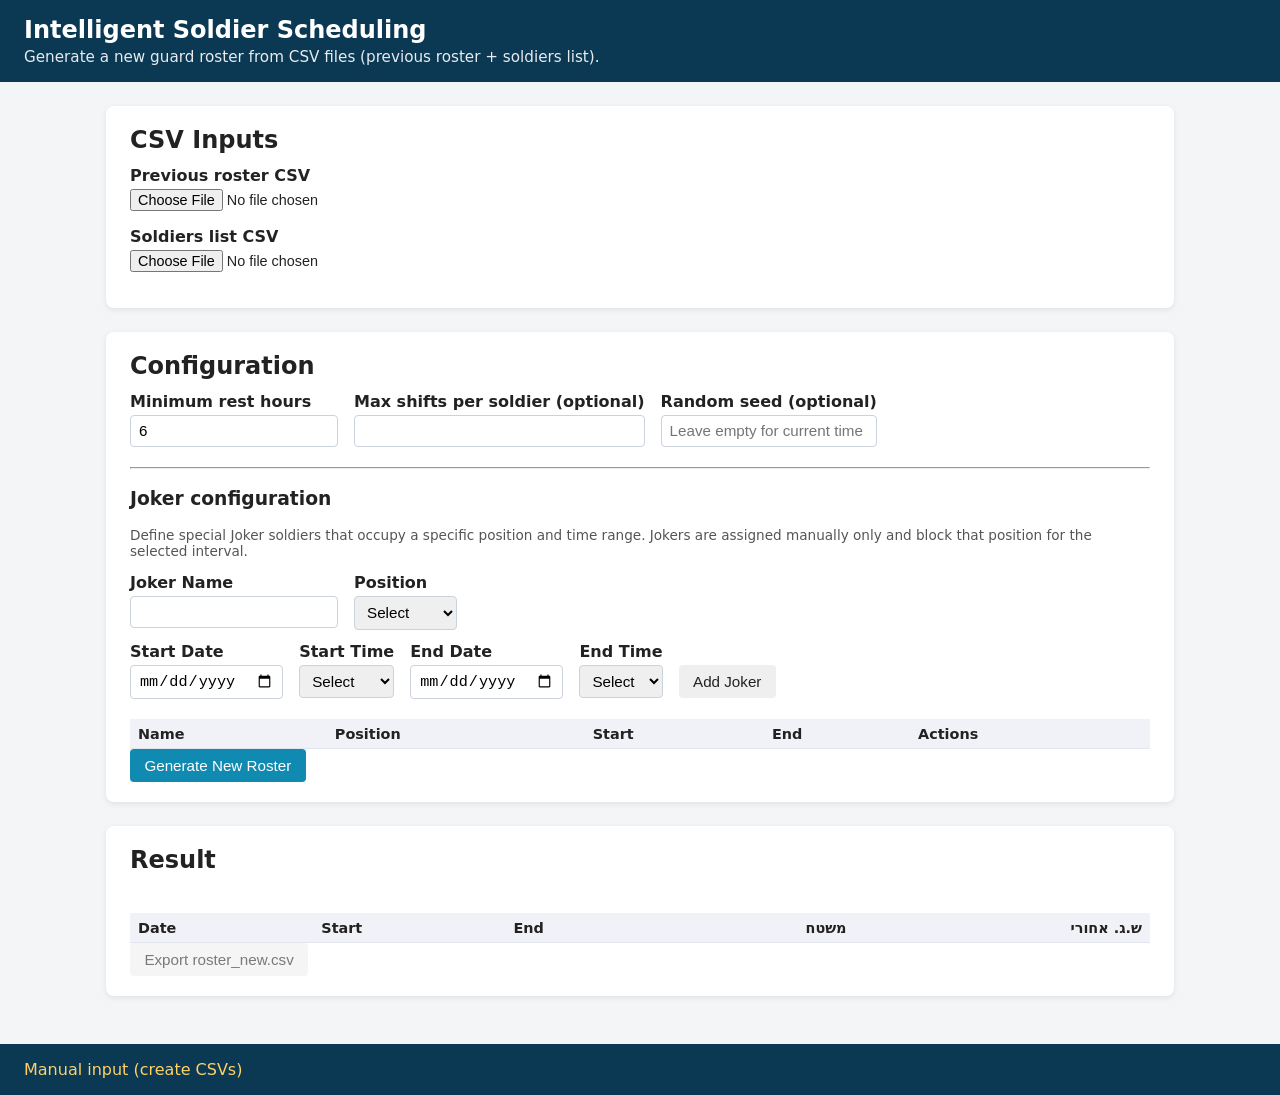
==== index.html @ e30c6641 "output uniformity fixed" ====
<!DOCTYPE html>
<html lang="en">
<head>
  <link rel="icon" type="image/png" href="./icon/icon.png">
  <link rel="shortcut icon" href="./icon/icon.png">
  <link rel="apple-touch-icon" href="./icon/icon.png">

  <link rel="manifest" href="manifest.json">
  <meta name="apple-mobile-web-app-capable" content="yes">
  <meta name="apple-mobile-web-app-status-bar-style" content="black-translucent">
  <meta name="theme-color" content="#0f172a">
  <meta charset="UTF-8" />
  <title>Intelligent Soldier Scheduling</title>
  <meta name="viewport" content="width=device-width, initial-scale=1.0" />
  <link rel="stylesheet" href="css/styles.css" />
</head>
<body>
  <header class="app-header">
    <h1>Intelligent Soldier Scheduling</h1>
    <p>Generate a new guard roster from CSV files (previous roster + soldiers list).</p>
  </header>

  <main class="app-main">
    <section class="card">
      <h2>CSV Inputs</h2>
      <div class="field-group">
        <label for="previous-roster-input">Previous roster CSV</label>
        <input type="file" id="previous-roster-input" accept=".csv,text/csv" />
        <div id="previous-roster-summary" class="summary-text"></div>
      </div>

      <div class="field-group">
        <label for="soldiers-input">Soldiers list CSV</label>
        <input type="file" id="soldiers-input" accept=".csv,text/csv" />
        <div id="soldiers-summary" class="summary-text"></div>
      </div>
    </section>

    <section class="card">
      <h2>Configuration</h2>
      <div class="field-row">
        <div class="field-group">
          <label for="min-rest-hours">Minimum rest hours</label>
          <input type="number" id="min-rest-hours" min="0" step="1" value="6" />
        </div>
        <div class="field-group">
          <label for="max-shifts-per-soldier">Max shifts per soldier (optional)</label>
          <input type="number" id="max-shifts-per-soldier" min="1" step="1" />
        </div>
        <div class="field-group">
          <label for="random-seed">Random seed (optional)</label>
          <input type="text" id="random-seed" placeholder="Leave empty for current time" />
        </div>
      </div>

      <hr />

      <h3>Joker configuration</h3>
      <p class="summary-text">
        Define special Joker soldiers that occupy a specific position and time range.
        Jokers are assigned manually only and block that position for the selected interval.
      </p>

      <div class="field-row">
        <div class="field-group">
          <label for="joker-name">Joker Name</label>
          <input type="text" id="joker-name" />
        </div>
        <div class="field-group">
          <label for="joker-position">Position</label>
          <select id="joker-position">
            <option value="">Select</option>
            <option value="משטח">משטח</option>
            <option value="ש.ג. אחורי">ש.ג. אחורי</option>
          </select>
        </div>
      </div>

      <div class="field-row">
        <div class="field-group">
          <label for="joker-start-date">Start Date</label>
          <input type="date" id="joker-start-date" />
        </div>
        <div class="field-group">
          <label for="joker-start-time">Start Time</label>
          <select id="joker-start-time">
            <option value="">Select</option>
            <option value="00:00">00:00</option>
            <option value="02:00">02:00</option>
            <option value="04:00">04:00</option>
            <option value="06:00">06:00</option>
            <option value="08:00">08:00</option>
            <option value="10:00">10:00</option>
            <option value="12:00">12:00</option>
            <option value="14:00">14:00</option>
            <option value="16:00">16:00</option>
            <option value="18:00">18:00</option>
            <option value="20:00">20:00</option>
            <option value="22:00">22:00</option>
          </select>
        </div>
        <div class="field-group">
          <label for="joker-end-date">End Date</label>
          <input type="date" id="joker-end-date" />
        </div>
        <div class="field-group">
          <label for="joker-end-time">End Time</label>
          <select id="joker-end-time">
            <option value="">Select</option>
            <option value="00:00">00:00</option>
            <option value="02:00">02:00</option>
            <option value="04:00">04:00</option>
            <option value="06:00">06:00</option>
            <option value="08:00">08:00</option>
            <option value="10:00">10:00</option>
            <option value="12:00">12:00</option>
            <option value="14:00">14:00</option>
            <option value="16:00">16:00</option>
            <option value="18:00">18:00</option>
            <option value="20:00">20:00</option>
            <option value="22:00">22:00</option>
          </select>
        </div>
        <div class="field-group">
          <label>&nbsp;</label>
          <button id="add-joker-btn" class="secondary-btn">Add Joker</button>
        </div>
      </div>

      <div class="table-wrapper">
        <table id="joker-table">
          <thead>
            <tr>
              <th>Name</th>
              <th>Position</th>
              <th>Start</th>
              <th>End</th>
              <th>Actions</th>
            </tr>
          </thead>
          <tbody>
          </tbody>
        </table>
      </div>

      <button id="generate-roster-btn" class="primary-btn">Generate New Roster</button>
    </section>

    <section class="card">
      <h2>Result</h2>
      <div id="error-box" class="error-box" aria-live="polite"></div>
      <div class="table-wrapper">
        <table id="roster-table">
          <thead>
            <tr>
              <th>Date</th>
              <th>Start</th>
              <th>End</th>
              <th class="roster-position-header">משטח</th>
              <th class="roster-position-header">ש.ג. אחורי</th>
            </tr>
          </thead>
          <tbody>
          </tbody>
        </table>
      </div>
      <button id="export-roster-btn" class="secondary-btn" disabled>Export roster_new.csv</button>
    </section>
  </main>

  <footer class="app-footer">
    <a href="manual.html" id="manual-link">Manual input (create CSVs)</a>
  </footer>

  <script type="module" src="js/indexPage.js"></script>
</body>
</html>
---- css/styles.css ----
*,
*::before,
*::after {
  box-sizing: border-box;
}

body {
  margin: 0;
  font-family: system-ui, -apple-system, BlinkMacSystemFont, "Segoe UI", sans-serif;
  background: #f4f5f7;
  color: #222;
}

.app-header,
.app-footer {
  padding: 1rem 1.5rem;
  background: #0b3954;
  color: #fff;
}

.app-header h1 {
  margin: 0 0 0.25rem;
  font-size: 1.5rem;
}

.app-header p {
  margin: 0;
  font-size: 0.95rem;
  opacity: 0.9;
}

.app-header nav a,
.app-footer a {
  color: #ffd166;
  text-decoration: none;
}

.app-main {
  max-width: 1100px;
  margin: 1.5rem auto 3rem;
  padding: 0 1rem;
  display: flex;
  flex-direction: column;
  gap: 1.5rem;
}

.card {
  background: #fff;
  border-radius: 8px;
  padding: 1.25rem 1.5rem;
  box-shadow: 0 2px 6px rgba(0, 0, 0, 0.08);
}

.card h2 {
  margin-top: 0;
  margin-bottom: 0.75rem;
}

.field-group {
  margin-bottom: 0.75rem;
  display: flex;
  flex-direction: column;
}

.field-group label {
  font-weight: 600;
  margin-bottom: 0.25rem;
}

.field-row {
  display: flex;
  flex-wrap: wrap;
  gap: 1rem;
}

input[type="text"],
input[type="number"],
input[type="time"],
input[type="date"],
select {
  padding: 0.4rem 0.5rem;
  border-radius: 4px;
  border: 1px solid #cbd2dd;
  font-size: 0.95rem;
}

input[type="file"] {
  font-size: 0.9rem;
}

.summary-text {
  font-size: 0.85rem;
  color: #555;
  margin-top: 0.25rem;
}

.primary-btn,
.secondary-btn,
.danger-btn {
  padding: 0.5rem 0.9rem;
  border-radius: 4px;
  border: none;
  font-size: 0.95rem;
  cursor: pointer;
}

.primary-btn {
  background: #118ab2;
  color: #fff;
}

.secondary-btn {
  background: #efefef;
  color: #222;
}

.danger-btn {
  background: #e63946;
  color: #fff;
}

.primary-btn:disabled,
.secondary-btn:disabled {
  opacity: 0.6;
  cursor: not-allowed;
}

.error-box {
  min-height: 1.2rem;
  margin-bottom: 0.5rem;
  color: #e63946;
  font-weight: 600;
}

.table-wrapper {
  overflow-x: auto;
  margin-top: 0.5rem;
}

table {
  width: 100%;
  border-collapse: collapse;
  font-size: 0.9rem;
}

th,
td {
  padding: 0.4rem 0.5rem;
  border-bottom: 1px solid #e1e5ee;
  text-align: left;
}

.roster-name-cell {
  direction: rtl;
  text-align: right;
}

.roster-position-header {
  direction: rtl;
  text-align: right;
}

th {
  background: #f0f2f7;
  font-weight: 600;
}

tr:nth-child(even) {
  background: #fafbff;
}

.button-row {
  margin-top: 0.75rem;
  display: flex;
  gap: 0.75rem;
}

.groups-builder {
  display: flex;
  flex-wrap: wrap;
  gap: 1rem;
  align-items: flex-start;
  margin-top: 0.5rem;
}

.group-section {
  flex: 1 1 280px;
  background: #f8fafc;
  border-radius: 8px;
  border: 1px solid #d1d5db;
  display: flex;
  flex-direction: column;
  min-width: 0;
}

.group-header {
  padding: 0.5rem 0.75rem;
  border-bottom: 1px solid #d1d5db;
  display: flex;
  align-items: center;
  justify-content: space-between;
  font-weight: 600;
  color: #111827;
}

.group-a-header {
  background: #eff6ff;
}

.group-b-header {
  background: #ecfdf3;
}

.group-c-header {
  background: #fef3c7;
}

.group-body {
  padding: 0.5rem 0.75rem 0.75rem;
  display: flex;
  flex-direction: column;
  gap: 0.5rem;
}

.group-rows {
  display: flex;
  flex-direction: column;
  gap: 0.4rem;
}

.group-actions {
  margin-top: 0.5rem;
}

.soldier-row {
  display: grid;
  grid-template-columns: auto minmax(0, 1fr) auto auto;
  gap: 0.4rem;
  align-items: center;
  padding: 0.35rem 0.4rem;
  border-radius: 6px;
  background: #ffffff;
  border: 1px solid #e5e7eb;
}

.commander-row {
  border-color: #3b82f6;
  box-shadow: 0 0 0 1px rgba(59, 130, 246, 0.3);
  background: #eff6ff;
}

.soldier-role-badge {
  font-size: 0.75rem;
  font-weight: 600;
  padding: 0.15rem 0.4rem;
  border-radius: 999px;
  background: #e5e7eb;
  color: #111827;
  white-space: nowrap;
}

.commander-row .soldier-role-badge {
  background: #1d4ed8;
  color: #ffffff;
}

.soldier-field {
  display: flex;
  align-items: center;
}

.soldier-name-field {
  min-width: 0;
}

.soldier-name-input {
  width: 100%;
  padding: 0.3rem 0.4rem;
  border-radius: 4px;
  border: 1px solid #cbd2dd;
  font-size: 0.9rem;
}

.soldier-returned-field label {
  font-size: 0.85rem;
  display: flex;
  align-items: center;
  white-space: nowrap;
}

.soldier-returned-field input[type="checkbox"] {
  margin-right: 0.25rem;
}

.soldier-actions-field {
  justify-content: flex-end;
}

.soldier-actions-field .secondary-btn {
  padding: 0.25rem 0.5rem;
  font-size: 0.8rem;
}

.input-error {
  border-color: #e63946 !important;
  background: #ffe9eb;
}

.tabs {
  display: flex;
  gap: 0.5rem;
}

.tab-btn {
  padding: 0.4rem 0.8rem;
  border-radius: 4px 4px 0 0;
  border: 1px solid #cbd2dd;
  border-bottom: none;
  background: #f0f2f7;
  cursor: pointer;
  font-size: 0.95rem;
}

.tab-btn.active {
  background: #fff;
  border-bottom: 1px solid #fff;
  font-weight: 600;
}

.tab-content {
  display: none;
}

.tab-content.active {
  display: block;
}

.form-grid {
  display: flex;
  flex-wrap: wrap;
  gap: 1rem;
  align-items: flex-end;
}

.checkbox-group {
  flex-direction: row;
  align-items: center;
}

.checkbox-group label {
  font-weight: 400;
  margin: 0;
}

.checkbox-group input {
  margin-right: 0.35rem;
}

@media (max-width: 700px) {
  .field-row {
    flex-direction: column;
  }
}
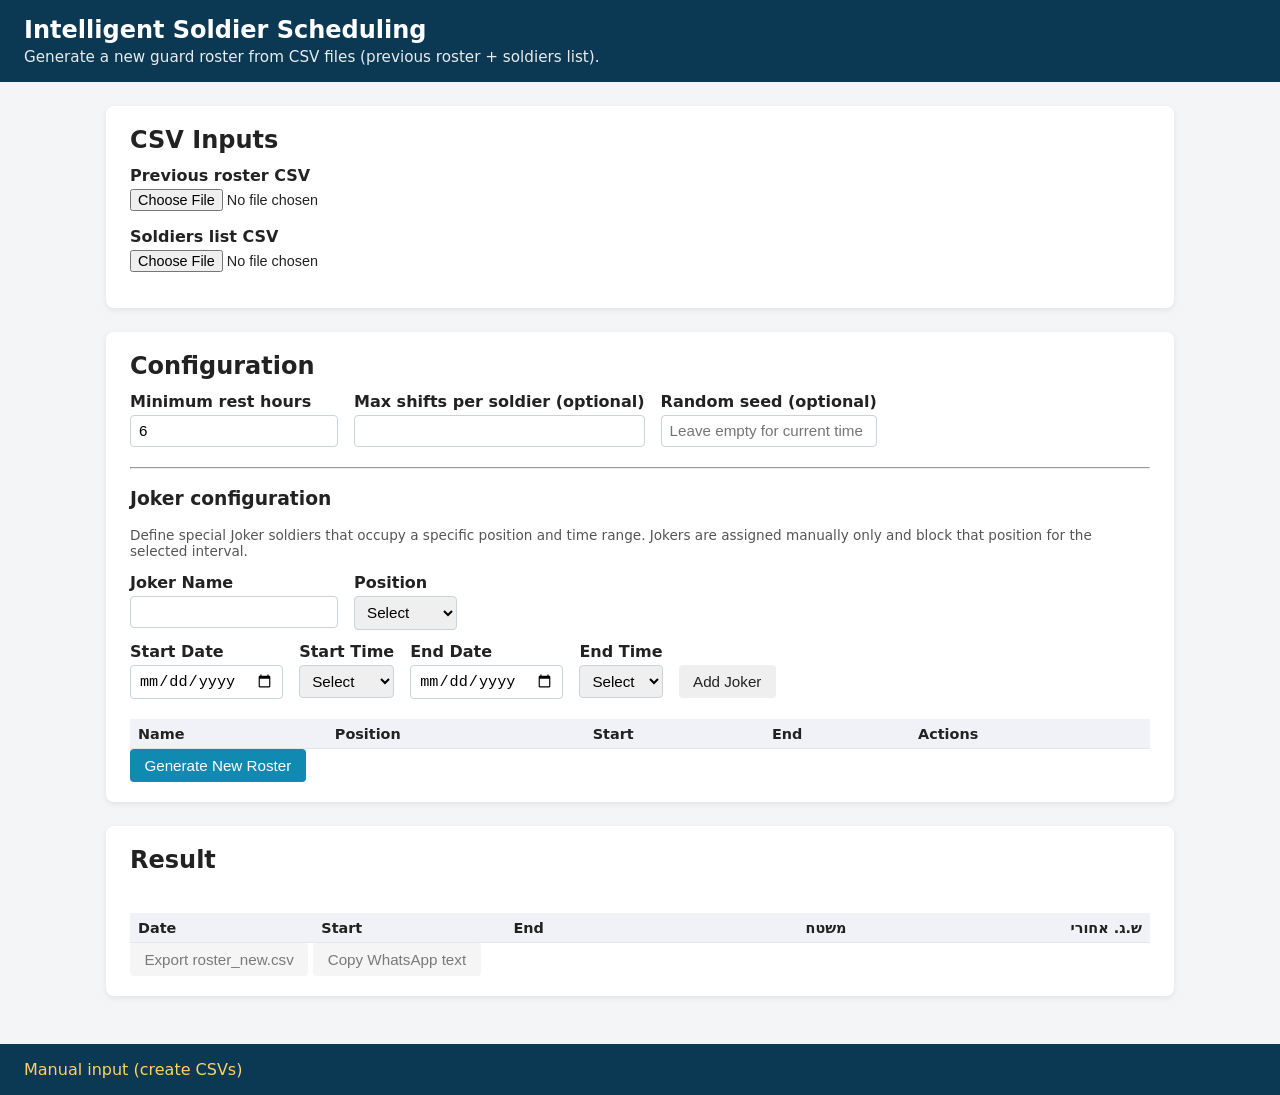
==== commit 1b93c47f: "Added whatsapp feature" ====
--- a/index.html
+++ b/index.html
@@ -164,7 +164,16 @@
           </tbody>
         </table>
       </div>
-      <button id="export-roster-btn" class="secondary-btn" disabled>Export roster_new.csv</button>
+      <button id="export-roster-btn" class="secondary-btn" disabled>
+        Export roster_new.csv
+      </button>
+      <button
+        id="export-roster-whatsapp-btn"
+        class="secondary-btn"
+        disabled
+      >
+        Copy WhatsApp text
+      </button>
     </section>
   </main>
 
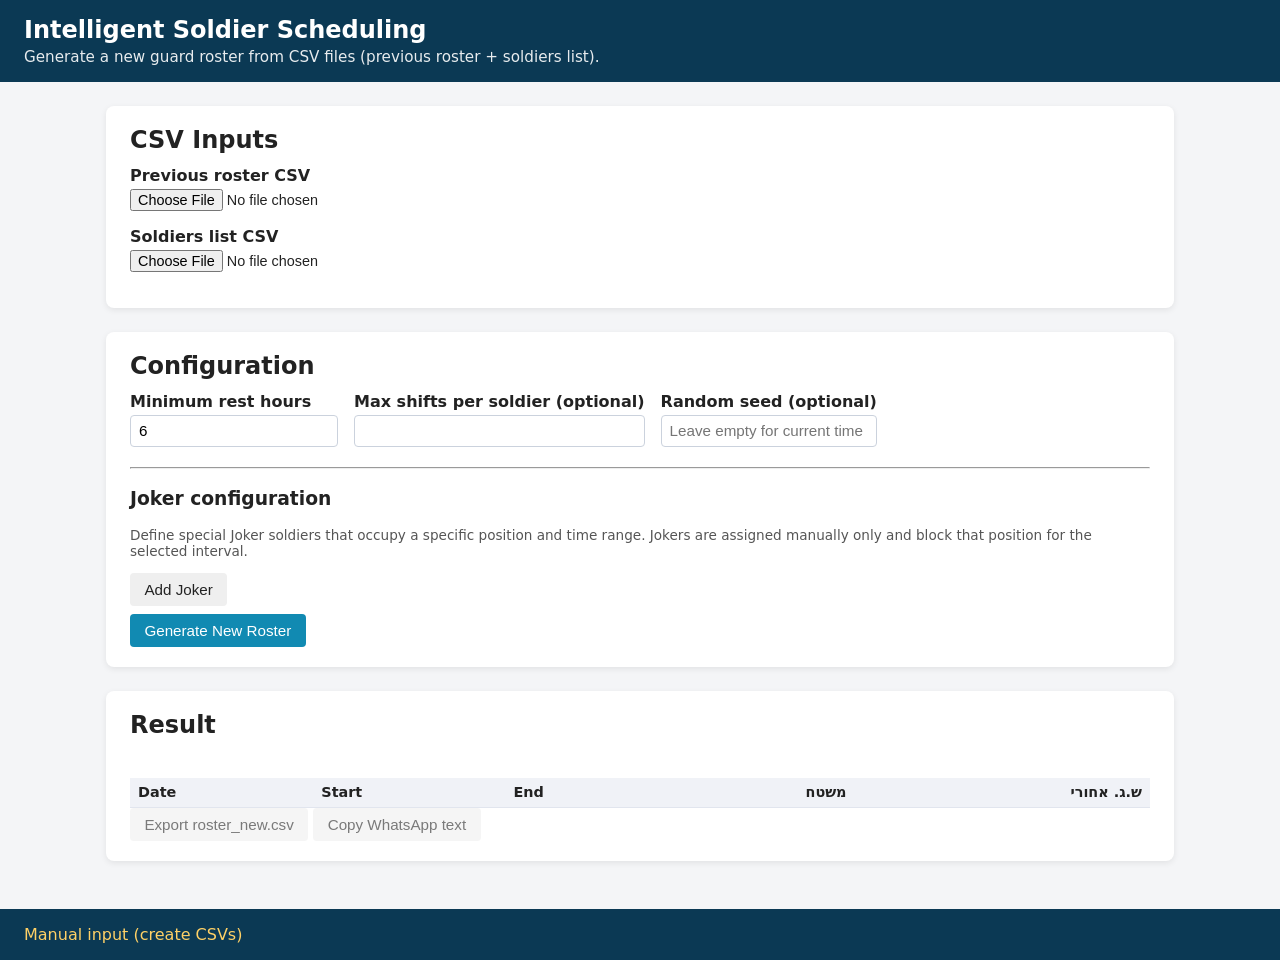
==== commit 34ef96bd: "joker option expnaded" ====
--- a/index.html
+++ b/index.html
@@ -61,89 +61,109 @@
         Jokers are assigned manually only and block that position for the selected interval.
       </p>
 
-      <div class="field-row">
-        <div class="field-group">
-          <label for="joker-name">Joker Name</label>
-          <input type="text" id="joker-name" />
-        </div>
-        <div class="field-group">
-          <label for="joker-position">Position</label>
-          <select id="joker-position">
-            <option value="">Select</option>
-            <option value="משטח">משטח</option>
-            <option value="ש.ג. אחורי">ש.ג. אחורי</option>
-          </select>
-        </div>
-      </div>
-
-      <div class="field-row">
-        <div class="field-group">
-          <label for="joker-start-date">Start Date</label>
-          <input type="date" id="joker-start-date" />
-        </div>
-        <div class="field-group">
-          <label for="joker-start-time">Start Time</label>
-          <select id="joker-start-time">
-            <option value="">Select</option>
-            <option value="00:00">00:00</option>
-            <option value="02:00">02:00</option>
-            <option value="04:00">04:00</option>
-            <option value="06:00">06:00</option>
-            <option value="08:00">08:00</option>
-            <option value="10:00">10:00</option>
-            <option value="12:00">12:00</option>
-            <option value="14:00">14:00</option>
-            <option value="16:00">16:00</option>
-            <option value="18:00">18:00</option>
-            <option value="20:00">20:00</option>
-            <option value="22:00">22:00</option>
-          </select>
-        </div>
-        <div class="field-group">
-          <label for="joker-end-date">End Date</label>
-          <input type="date" id="joker-end-date" />
-        </div>
-        <div class="field-group">
-          <label for="joker-end-time">End Time</label>
-          <select id="joker-end-time">
-            <option value="">Select</option>
-            <option value="00:00">00:00</option>
-            <option value="02:00">02:00</option>
-            <option value="04:00">04:00</option>
-            <option value="06:00">06:00</option>
-            <option value="08:00">08:00</option>
-            <option value="10:00">10:00</option>
-            <option value="12:00">12:00</option>
-            <option value="14:00">14:00</option>
-            <option value="16:00">16:00</option>
-            <option value="18:00">18:00</option>
-            <option value="20:00">20:00</option>
-            <option value="22:00">22:00</option>
-          </select>
-        </div>
-        <div class="field-group">
-          <label>&nbsp;</label>
-          <button id="add-joker-btn" class="secondary-btn">Add Joker</button>
-        </div>
-      </div>
-
-      <div class="table-wrapper">
-        <table id="joker-table">
-          <thead>
-            <tr>
-              <th>Name</th>
-              <th>Position</th>
-              <th>Start</th>
-              <th>End</th>
-              <th>Actions</th>
-            </tr>
-          </thead>
-          <tbody>
-          </tbody>
-        </table>
-      </div>
-
-      <button id="generate-roster-btn" class="primary-btn">Generate New Roster</button>
+      <div class="collapsible-section">
+        <button
+          id="toggle-joker-section"
+          class="secondary-btn collapsible-toggle"
+          type="button"
+        >
+          Add Joker
+        </button>
+
+        <div
+          id="joker-section-body"
+          class="collapsible-body"
+          style="display: none;"
+        >
+          <div class="field-row">
+            <div class="field-group">
+              <label for="joker-name">Joker Name</label>
+              <input type="text" id="joker-name" />
+            </div>
+            <div class="field-group">
+              <label for="joker-position">Position</label>
+              <select id="joker-position">
+                <option value="">Select</option>
+                <option value="משטח">משטח</option>
+                <option value="ש.ג. אחורי">ש.ג. אחורי</option>
+              </select>
+            </div>
+          </div>
+
+          <div class="field-row">
+            <div class="field-group">
+              <label for="joker-start-date">Start Date</label>
+              <input type="date" id="joker-start-date" />
+            </div>
+            <div class="field-group">
+              <label for="joker-start-time">Start Time</label>
+              <select id="joker-start-time">
+                <option value="">Select</option>
+                <option value="00:00">00:00</option>
+                <option value="02:00">02:00</option>
+                <option value="04:00">04:00</option>
+                <option value="06:00">06:00</option>
+                <option value="08:00">08:00</option>
+                <option value="10:00">10:00</option>
+                <option value="12:00">12:00</option>
+                <option value="14:00">14:00</option>
+                <option value="16:00">16:00</option>
+                <option value="18:00">18:00</option>
+                <option value="20:00">20:00</option>
+                <option value="22:00">22:00</option>
+              </select>
+            </div>
+            <div class="field-group">
+              <label for="joker-end-date">End Date</label>
+              <input type="date" id="joker-end-date" />
+            </div>
+            <div class="field-group">
+              <label for="joker-end-time">End Time</label>
+              <select id="joker-end-time">
+                <option value="">Select</option>
+                <option value="00:00">00:00</option>
+                <option value="02:00">02:00</option>
+                <option value="04:00">04:00</option>
+                <option value="06:00">06:00</option>
+                <option value="08:00">08:00</option>
+                <option value="10:00">10:00</option>
+                <option value="12:00">12:00</option>
+                <option value="14:00">14:00</option>
+                <option value="16:00">16:00</option>
+                <option value="18:00">18:00</option>
+                <option value="20:00">20:00</option>
+                <option value="22:00">22:00</option>
+              </select>
+            </div>
+            <div class="field-group">
+              <label>&nbsp;</label>
+              <button id="add-joker-btn" class="secondary-btn" type="button">
+                Add Joker
+              </button>
+            </div>
+          </div>
+
+          <div class="table-wrapper">
+            <table id="joker-table">
+              <thead>
+                <tr>
+                  <th>Name</th>
+                  <th>Position</th>
+                  <th>Start</th>
+                  <th>End</th>
+                  <th>Actions</th>
+                </tr>
+              </thead>
+              <tbody>
+              </tbody>
+            </table>
+          </div>
+        </div>
+      </div>
+
+      <button id="generate-roster-btn" class="primary-btn">
+        Generate New Roster
+      </button>
     </section>
 
     <section class="card">
--- a/css/styles.css
+++ b/css/styles.css
@@ -71,6 +71,18 @@
   display: flex;
   flex-wrap: wrap;
   gap: 1rem;
+}
+
+.collapsible-section {
+  margin-top: 0.5rem;
+}
+
+.collapsible-toggle {
+  margin-bottom: 0.5rem;
+}
+
+.collapsible-body {
+  margin-top: 0.25rem;
 }
 
 input[type="text"],
@@ -204,15 +216,15 @@
 }
 
 .group-a-header {
-  background: #eff6ff;
+  background: #fecaca; /* bright soft red */
 }
 
 .group-b-header {
-  background: #ecfdf3;
+  background: #fef08a; /* bright soft yellow */
 }
 
 .group-c-header {
-  background: #fef3c7;
+  background: #bfdbfe; /* bright soft blue */
 }
 
 .group-body {
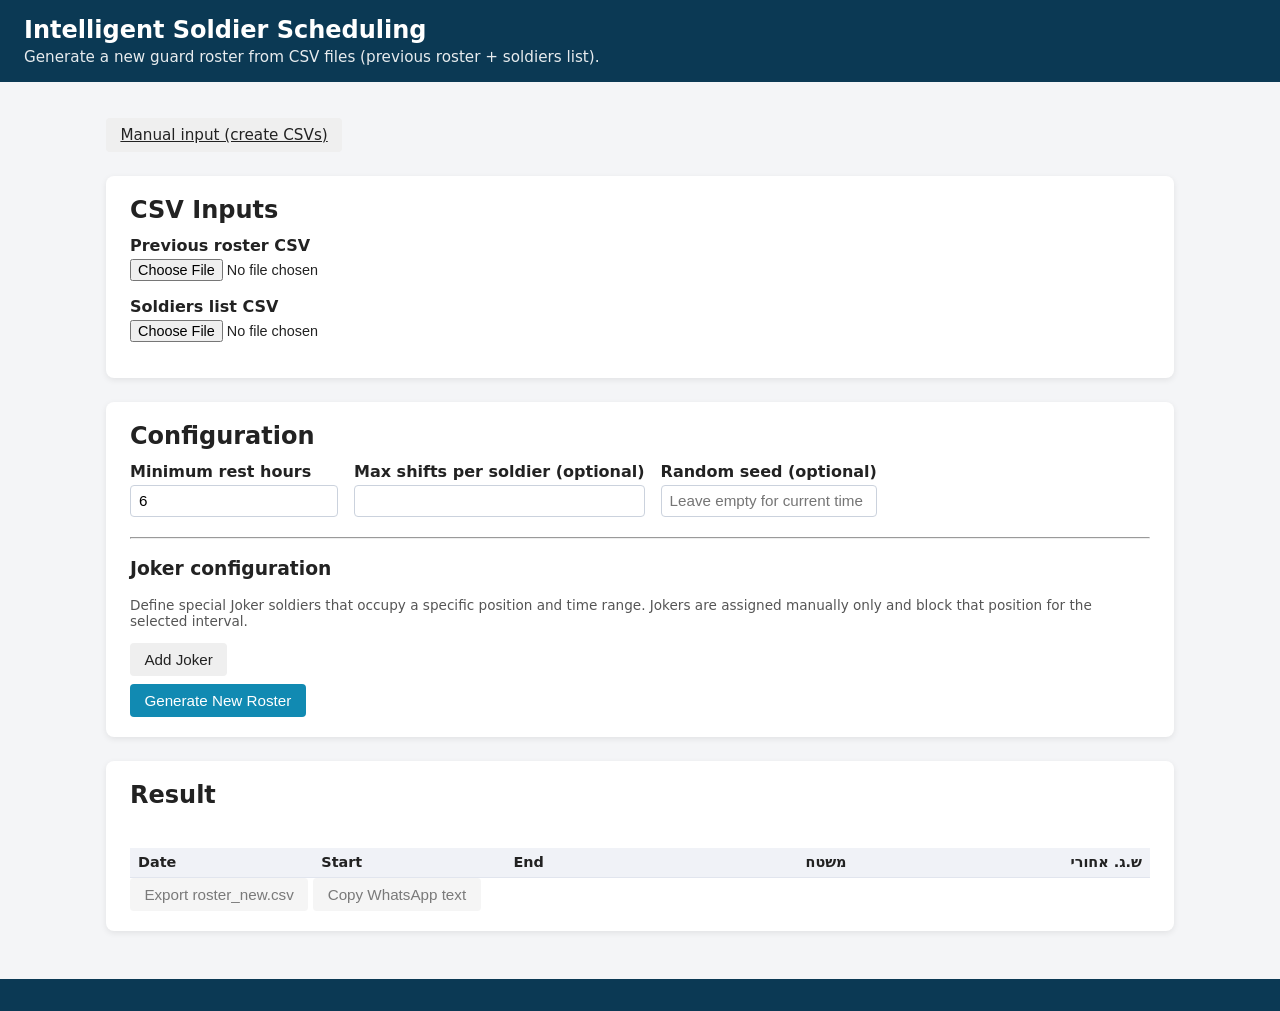
==== commit 58f7f194: "fixed buttons" ====
--- a/index.html
+++ b/index.html
@@ -21,6 +21,16 @@
   </header>
 
   <main class="app-main">
+    <div class="button-row">
+      <a
+        href="manual.html"
+        id="manual-link"
+        class="secondary-btn"
+      >
+        Manual input (create CSVs)
+      </a>
+    </div>
+
     <section class="card">
       <h2>CSV Inputs</h2>
       <div class="field-group">
@@ -197,9 +207,7 @@
     </section>
   </main>
 
-  <footer class="app-footer">
-    <a href="manual.html" id="manual-link">Manual input (create CSVs)</a>
-  </footer>
+  <footer class="app-footer"></footer>
 
   <script type="module" src="js/indexPage.js"></script>
 </body>
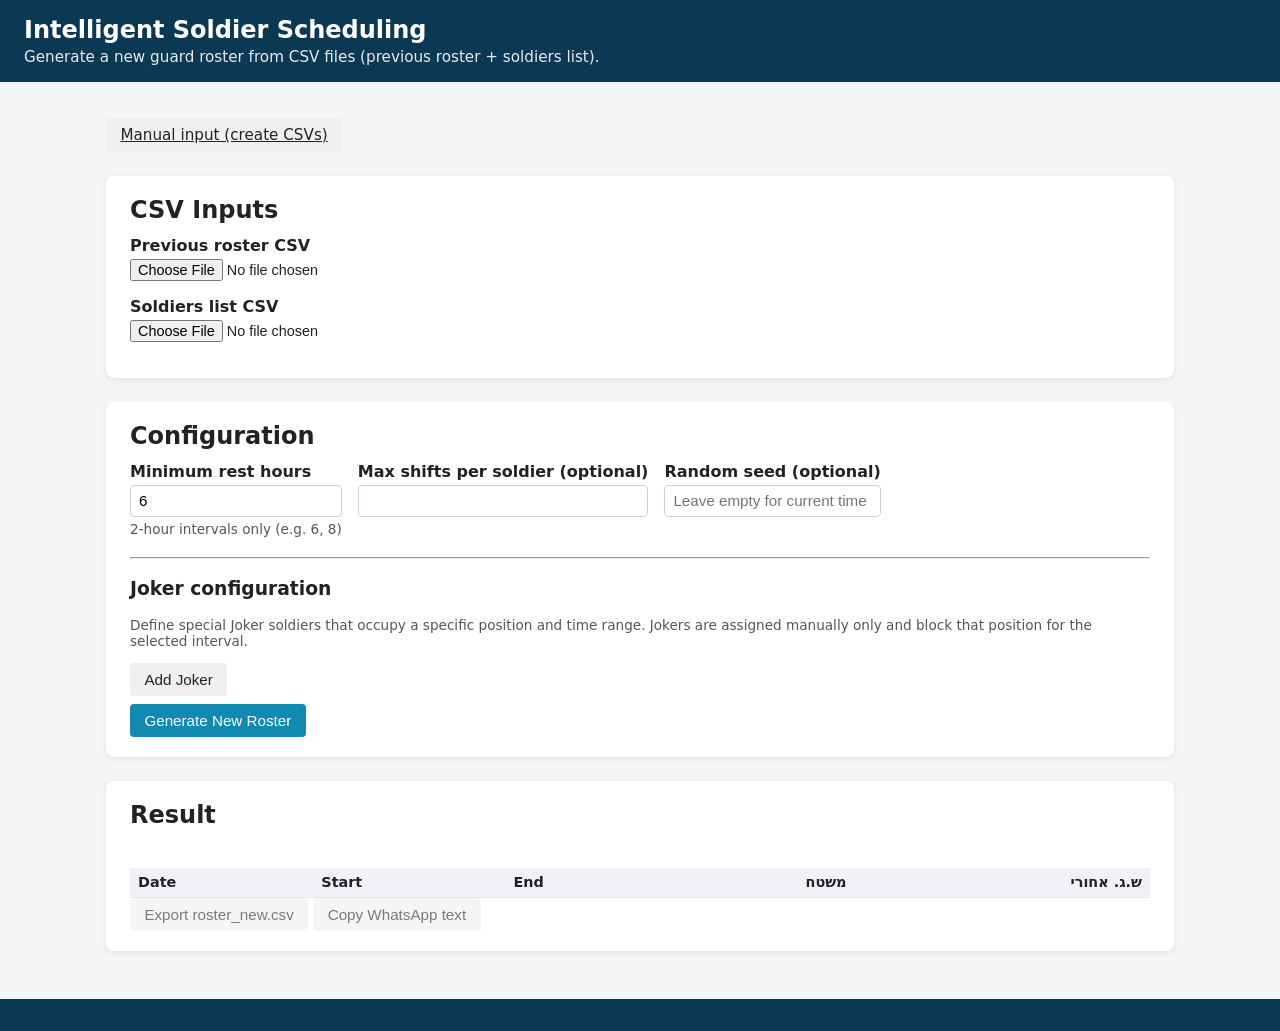
==== commit 209d9b21: "Fixed minimum rest hours" ====
--- a/index.html
+++ b/index.html
@@ -51,7 +51,8 @@
       <div class="field-row">
         <div class="field-group">
           <label for="min-rest-hours">Minimum rest hours</label>
-          <input type="number" id="min-rest-hours" min="0" step="1" value="6" />
+          <input type="number" id="min-rest-hours" min="0" step="2" value="6" />
+          <div class="summary-text">2-hour intervals only (e.g. 6, 8)</div>
         </div>
         <div class="field-group">
           <label for="max-shifts-per-soldier">Max shifts per soldier (optional)</label>
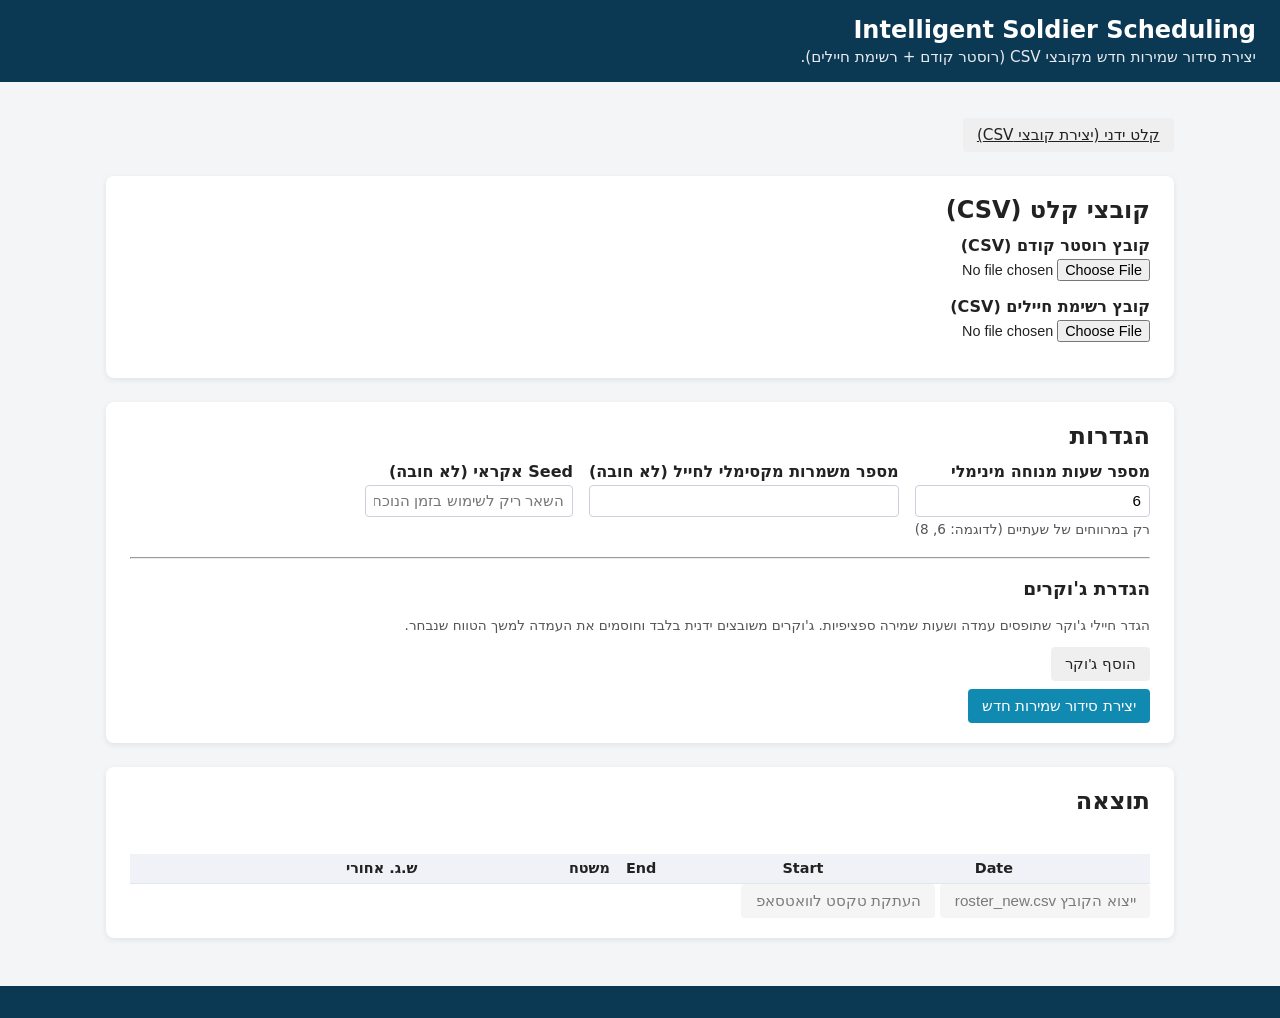
==== commit 7b2ed78c: "translated to hebrew" ====
--- a/index.html
+++ b/index.html
@@ -1,5 +1,5 @@
 <!DOCTYPE html>
-<html lang="en">
+<html lang="he" dir="rtl">
 <head>
   <link rel="icon" type="image/png" href="./icon/icon.png">
   <link rel="shortcut icon" href="./icon/icon.png">
@@ -17,7 +17,7 @@
 <body>
   <header class="app-header">
     <h1>Intelligent Soldier Scheduling</h1>
-    <p>Generate a new guard roster from CSV files (previous roster + soldiers list).</p>
+    <p>יצירת סידור שמירות חדש מקובצי CSV (רוסטר קודם + רשימת חיילים).</p>
   </header>
 
   <main class="app-main">
@@ -27,49 +27,49 @@
         id="manual-link"
         class="secondary-btn"
       >
-        Manual input (create CSVs)
+        קלט ידני (יצירת קובצי CSV)
       </a>
     </div>
 
     <section class="card">
-      <h2>CSV Inputs</h2>
+      <h2>קובצי קלט (CSV)</h2>
       <div class="field-group">
-        <label for="previous-roster-input">Previous roster CSV</label>
+        <label for="previous-roster-input">קובץ רוסטר קודם (CSV)</label>
         <input type="file" id="previous-roster-input" accept=".csv,text/csv" />
         <div id="previous-roster-summary" class="summary-text"></div>
       </div>
 
       <div class="field-group">
-        <label for="soldiers-input">Soldiers list CSV</label>
+        <label for="soldiers-input">קובץ רשימת חיילים (CSV)</label>
         <input type="file" id="soldiers-input" accept=".csv,text/csv" />
         <div id="soldiers-summary" class="summary-text"></div>
       </div>
     </section>
 
     <section class="card">
-      <h2>Configuration</h2>
+      <h2>הגדרות</h2>
       <div class="field-row">
         <div class="field-group">
-          <label for="min-rest-hours">Minimum rest hours</label>
+          <label for="min-rest-hours">מספר שעות מנוחה מינימלי</label>
           <input type="number" id="min-rest-hours" min="0" step="2" value="6" />
-          <div class="summary-text">2-hour intervals only (e.g. 6, 8)</div>
+          <div class="summary-text">רק במרווחים של שעתיים (לדוגמה: 6, 8)</div>
         </div>
         <div class="field-group">
-          <label for="max-shifts-per-soldier">Max shifts per soldier (optional)</label>
+          <label for="max-shifts-per-soldier">מספר משמרות מקסימלי לחייל (לא חובה)</label>
           <input type="number" id="max-shifts-per-soldier" min="1" step="1" />
         </div>
         <div class="field-group">
-          <label for="random-seed">Random seed (optional)</label>
-          <input type="text" id="random-seed" placeholder="Leave empty for current time" />
+          <label for="random-seed">Seed אקראי (לא חובה)</label>
+          <input type="text" id="random-seed" placeholder="השאר ריק לשימוש בזמן הנוכחי" />
         </div>
       </div>
 
       <hr />
 
-      <h3>Joker configuration</h3>
+      <h3>הגדרת ג'וקרים</h3>
       <p class="summary-text">
-        Define special Joker soldiers that occupy a specific position and time range.
-        Jokers are assigned manually only and block that position for the selected interval.
+        הגדר חיילי ג'וקר שתופסים עמדה ושעות שמירה ספציפיות.
+        ג'וקרים משובצים ידנית בלבד וחוסמים את העמדה למשך הטווח שנבחר.
       </p>
 
       <div class="collapsible-section">
@@ -78,7 +78,7 @@
           class="secondary-btn collapsible-toggle"
           type="button"
         >
-          Add Joker
+          הוסף ג'וקר
         </button>
 
         <div
@@ -88,13 +88,13 @@
         >
           <div class="field-row">
             <div class="field-group">
-              <label for="joker-name">Joker Name</label>
+              <label for="joker-name">שם הג'וקר</label>
               <input type="text" id="joker-name" />
             </div>
             <div class="field-group">
-              <label for="joker-position">Position</label>
+              <label for="joker-position">עמדה</label>
               <select id="joker-position">
-                <option value="">Select</option>
+                <option value="">בחר</option>
                 <option value="משטח">משטח</option>
                 <option value="ש.ג. אחורי">ש.ג. אחורי</option>
               </select>
@@ -103,13 +103,13 @@
 
           <div class="field-row">
             <div class="field-group">
-              <label for="joker-start-date">Start Date</label>
+              <label for="joker-start-date">תאריך התחלה</label>
               <input type="date" id="joker-start-date" />
             </div>
             <div class="field-group">
-              <label for="joker-start-time">Start Time</label>
+              <label for="joker-start-time">שעת התחלה</label>
               <select id="joker-start-time">
-                <option value="">Select</option>
+                <option value="">בחר</option>
                 <option value="00:00">00:00</option>
                 <option value="02:00">02:00</option>
                 <option value="04:00">04:00</option>
@@ -125,13 +125,13 @@
               </select>
             </div>
             <div class="field-group">
-              <label for="joker-end-date">End Date</label>
+              <label for="joker-end-date">תאריך סיום</label>
               <input type="date" id="joker-end-date" />
             </div>
             <div class="field-group">
-              <label for="joker-end-time">End Time</label>
+              <label for="joker-end-time">שעת סיום</label>
               <select id="joker-end-time">
-                <option value="">Select</option>
+                <option value="">בחר</option>
                 <option value="00:00">00:00</option>
                 <option value="02:00">02:00</option>
                 <option value="04:00">04:00</option>
@@ -149,7 +149,7 @@
             <div class="field-group">
               <label>&nbsp;</label>
               <button id="add-joker-btn" class="secondary-btn" type="button">
-                Add Joker
+                הוסף ג'וקר
               </button>
             </div>
           </div>
@@ -158,11 +158,11 @@
             <table id="joker-table">
               <thead>
                 <tr>
-                  <th>Name</th>
-                  <th>Position</th>
-                  <th>Start</th>
-                  <th>End</th>
-                  <th>Actions</th>
+                  <th>שם</th>
+                  <th>עמדה</th>
+                  <th>תחילה</th>
+                  <th>סיום</th>
+                  <th>פעולות</th>
                 </tr>
               </thead>
               <tbody>
@@ -173,12 +173,12 @@
       </div>
 
       <button id="generate-roster-btn" class="primary-btn">
-        Generate New Roster
+        יצירת סידור שמירות חדש
       </button>
     </section>
 
     <section class="card">
-      <h2>Result</h2>
+      <h2>תוצאה</h2>
       <div id="error-box" class="error-box" aria-live="polite"></div>
       <div class="table-wrapper">
         <table id="roster-table">
@@ -196,14 +196,14 @@
         </table>
       </div>
       <button id="export-roster-btn" class="secondary-btn" disabled>
-        Export roster_new.csv
+        ייצוא הקובץ roster_new.csv
       </button>
       <button
         id="export-roster-whatsapp-btn"
         class="secondary-btn"
         disabled
       >
-        Copy WhatsApp text
+        העתקת טקסט לוואטסאפ
       </button>
     </section>
   </main>
--- a/css/styles.css
+++ b/css/styles.css
@@ -227,6 +227,52 @@
   background: #bfdbfe; /* bright soft blue */
 }
 
+.group-switch-wrap {
+  position: relative;
+}
+
+.group-switch-btn {
+  padding: 0.35rem 0.6rem;
+  font-size: 0.85rem;
+}
+
+.group-switch-dropdown {
+  position: absolute;
+  top: 100%;
+  right: 0;
+  margin-top: 0.25rem;
+  min-width: 10rem;
+  background: #fff;
+  border: 1px solid #d1d5db;
+  border-radius: 6px;
+  box-shadow: 0 4px 12px rgba(0, 0, 0, 0.15);
+  z-index: 10;
+  padding: 0.25rem;
+  display: flex;
+  flex-direction: column;
+  gap: 0.15rem;
+}
+
+.group-switch-dropdown[hidden] {
+  display: none !important;
+}
+
+.group-switch-dropdown button {
+  display: block;
+  width: 100%;
+  padding: 0.4rem 0.6rem;
+  text-align: right;
+  border: none;
+  border-radius: 4px;
+  background: #f8fafc;
+  cursor: pointer;
+  font-size: 0.9rem;
+}
+
+.group-switch-dropdown button:hover {
+  background: #e2e8f0;
+}
+
 .group-body {
   padding: 0.5rem 0.75rem 0.75rem;
   display: flex;
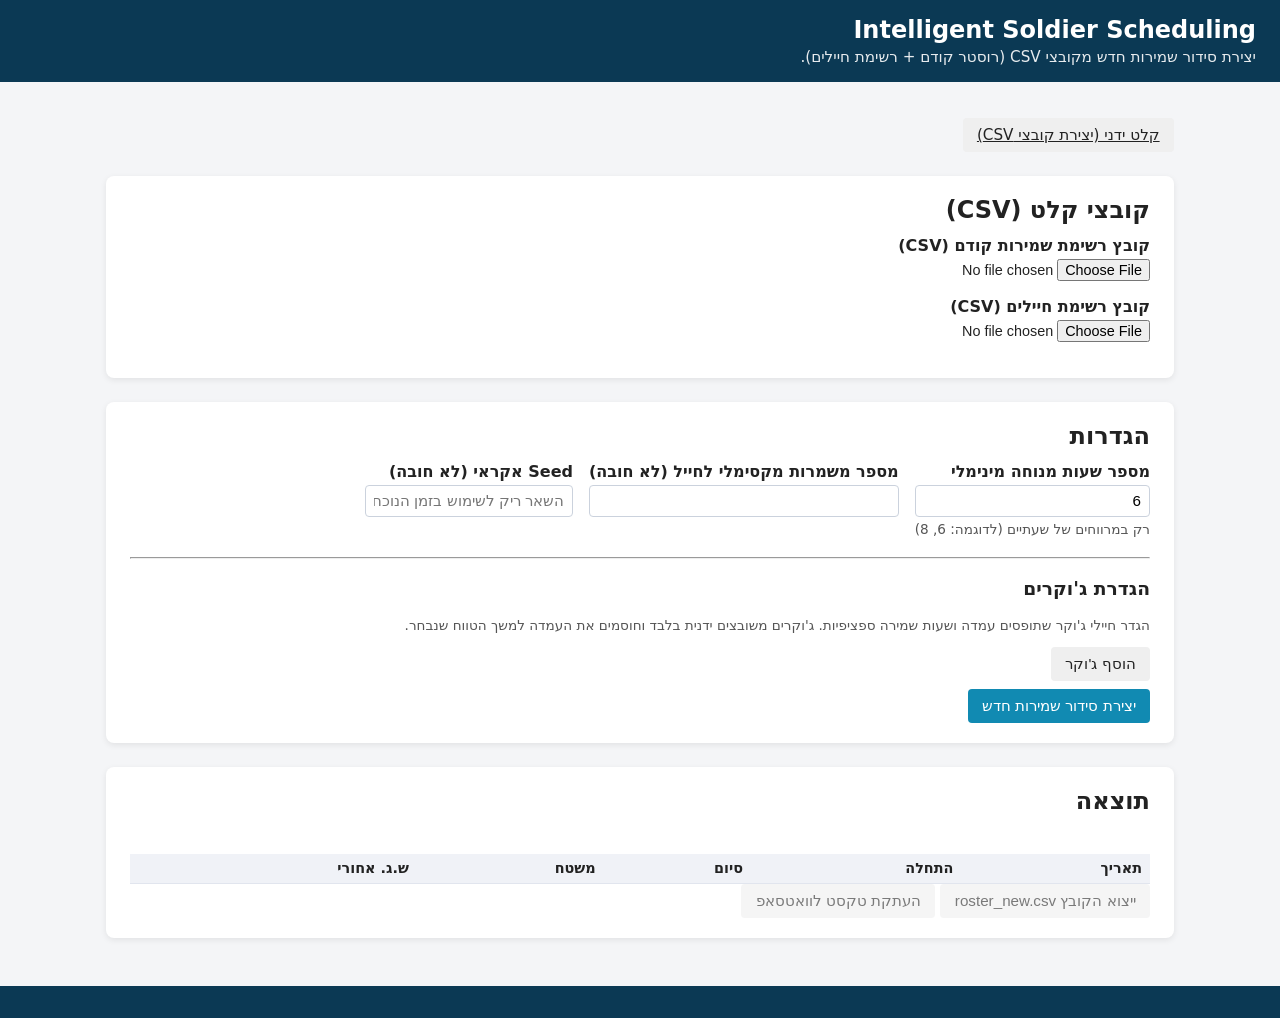
==== commit 9733e105: "removed id for soldiers, and more aesthetic changes" ====
--- a/index.html
+++ b/index.html
@@ -34,7 +34,7 @@
     <section class="card">
       <h2>קובצי קלט (CSV)</h2>
       <div class="field-group">
-        <label for="previous-roster-input">קובץ רוסטר קודם (CSV)</label>
+        <label for="previous-roster-input">קובץ רשימת שמירות קודם (CSV)</label>
         <input type="file" id="previous-roster-input" accept=".csv,text/csv" />
         <div id="previous-roster-summary" class="summary-text"></div>
       </div>
@@ -184,9 +184,9 @@
         <table id="roster-table">
           <thead>
             <tr>
-              <th>Date</th>
-              <th>Start</th>
-              <th>End</th>
+              <th>תאריך</th>
+              <th>התחלה</th>
+              <th>סיום</th>
               <th class="roster-position-header">משטח</th>
               <th class="roster-position-header">ש.ג. אחורי</th>
             </tr>
--- a/css/styles.css
+++ b/css/styles.css
@@ -160,6 +160,24 @@
   padding: 0.4rem 0.5rem;
   border-bottom: 1px solid #e1e5ee;
   text-align: left;
+}
+
+#roster-table {
+  direction: rtl;
+}
+
+#roster-table th,
+#roster-table td {
+  text-align: right;
+}
+
+#previous-roster-table {
+  direction: rtl;
+}
+
+#previous-roster-table th,
+#previous-roster-table td {
+  text-align: right;
 }
 
 .roster-name-cell {
@@ -292,7 +310,7 @@
 
 .soldier-row {
   display: grid;
-  grid-template-columns: auto minmax(0, 1fr) auto auto;
+  grid-template-columns: auto auto auto auto;
   gap: 0.4rem;
   align-items: center;
   padding: 0.35rem 0.4rem;
@@ -332,7 +350,8 @@
 }
 
 .soldier-name-input {
-  width: 100%;
+  width: 15ch;
+  max-width: 100%;
   padding: 0.3rem 0.4rem;
   border-radius: 4px;
   border: 1px solid #cbd2dd;
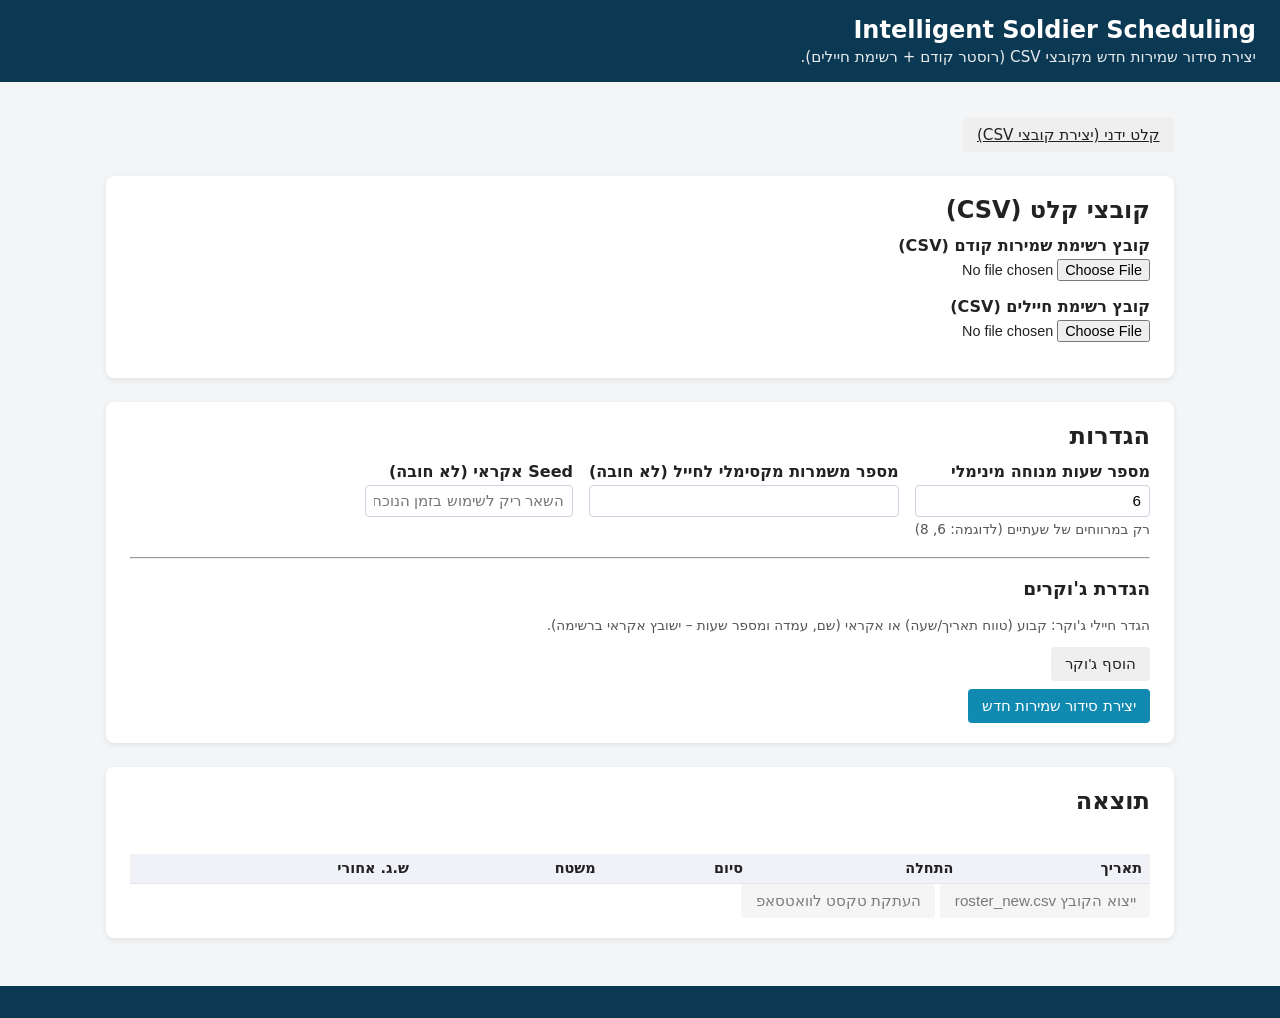
==== commit 276eb979: "add whatsap to list featureand random hours for joker" ====
--- a/index.html
+++ b/index.html
@@ -68,8 +68,7 @@
 
       <h3>הגדרת ג'וקרים</h3>
       <p class="summary-text">
-        הגדר חיילי ג'וקר שתופסים עמדה ושעות שמירה ספציפיות.
-        ג'וקרים משובצים ידנית בלבד וחוסמים את העמדה למשך הטווח שנבחר.
+        הגדר חיילי ג'וקר: קבוע (טווח תאריך/שעה) או אקראי (שם, עמדה ומספר שעות – ישובץ אקראי ברשימה).
       </p>
 
       <div class="collapsible-section">
@@ -86,71 +85,125 @@
           class="collapsible-body"
           style="display: none;"
         >
+          <h4 style="margin-top: 0;">ג'וקר אקראי (שיבוץ לפי עמדה ומספר שעות)</h4>
           <div class="field-row">
             <div class="field-group">
-              <label for="joker-name">שם הג'וקר</label>
-              <input type="text" id="joker-name" />
-            </div>
-            <div class="field-group">
-              <label for="joker-position">עמדה</label>
-              <select id="joker-position">
+              <label for="joker-random-name">שם הג'וקר</label>
+              <input type="text" id="joker-random-name" />
+            </div>
+            <div class="field-group">
+              <label for="joker-random-position">עמדה</label>
+              <select id="joker-random-position">
                 <option value="">בחר</option>
                 <option value="משטח">משטח</option>
                 <option value="ש.ג. אחורי">ש.ג. אחורי</option>
               </select>
             </div>
+            <div class="field-group">
+              <label for="joker-random-hours">מספר שעות</label>
+              <select id="joker-random-hours">
+                <option value="2">2</option>
+                <option value="4">4</option>
+                <option value="6">6</option>
+                <option value="8">8</option>
+                <option value="10">10</option>
+                <option value="12">12</option>
+                <option value="14">14</option>
+                <option value="16">16</option>
+                <option value="18">18</option>
+                <option value="20">20</option>
+                <option value="22">22</option>
+                <option value="24">24</option>
+              </select>
+            </div>
+            <div class="field-group">
+              <label>&nbsp;</label>
+              <button id="add-joker-random-btn" class="secondary-btn" type="button">
+                הוסף ג'וקר אקראי
+              </button>
+            </div>
           </div>
 
-          <div class="field-row">
-            <div class="field-group">
-              <label for="joker-start-date">תאריך התחלה</label>
-              <input type="date" id="joker-start-date" />
-            </div>
-            <div class="field-group">
-              <label for="joker-start-time">שעת התחלה</label>
-              <select id="joker-start-time">
-                <option value="">בחר</option>
-                <option value="00:00">00:00</option>
-                <option value="02:00">02:00</option>
-                <option value="04:00">04:00</option>
-                <option value="06:00">06:00</option>
-                <option value="08:00">08:00</option>
-                <option value="10:00">10:00</option>
-                <option value="12:00">12:00</option>
-                <option value="14:00">14:00</option>
-                <option value="16:00">16:00</option>
-                <option value="18:00">18:00</option>
-                <option value="20:00">20:00</option>
-                <option value="22:00">22:00</option>
-              </select>
-            </div>
-            <div class="field-group">
-              <label for="joker-end-date">תאריך סיום</label>
-              <input type="date" id="joker-end-date" />
-            </div>
-            <div class="field-group">
-              <label for="joker-end-time">שעת סיום</label>
-              <select id="joker-end-time">
-                <option value="">בחר</option>
-                <option value="00:00">00:00</option>
-                <option value="02:00">02:00</option>
-                <option value="04:00">04:00</option>
-                <option value="06:00">06:00</option>
-                <option value="08:00">08:00</option>
-                <option value="10:00">10:00</option>
-                <option value="12:00">12:00</option>
-                <option value="14:00">14:00</option>
-                <option value="16:00">16:00</option>
-                <option value="18:00">18:00</option>
-                <option value="20:00">20:00</option>
-                <option value="22:00">22:00</option>
-              </select>
-            </div>
-            <div class="field-group">
-              <label>&nbsp;</label>
-              <button id="add-joker-btn" class="secondary-btn" type="button">
-                הוסף ג'וקר
-              </button>
+          <div class="collapsible-section" style="margin-top: 1rem;">
+            <button
+              id="toggle-fixed-joker-section"
+              class="secondary-btn collapsible-toggle"
+              type="button"
+            >
+              הצג ג'וקר קבוע (טווח שעות)
+            </button>
+            <div
+              id="fixed-joker-section-body"
+              class="collapsible-body"
+              style="display: none;"
+            >
+              <h4 style="margin-top: 0.5rem;">ג'וקר קבוע (טווח שעות)</h4>
+              <div class="field-row">
+                <div class="field-group">
+                  <label for="joker-name">שם הג'וקר</label>
+                  <input type="text" id="joker-name" />
+                </div>
+                <div class="field-group">
+                  <label for="joker-position">עמדה</label>
+                  <select id="joker-position">
+                    <option value="">בחר</option>
+                    <option value="משטח">משטח</option>
+                    <option value="ש.ג. אחורי">ש.ג. אחורי</option>
+                  </select>
+                </div>
+              </div>
+              <div class="field-row">
+                <div class="field-group">
+                  <label for="joker-start-date">תאריך התחלה</label>
+                  <input type="date" id="joker-start-date" />
+                </div>
+                <div class="field-group">
+                  <label for="joker-start-time">שעת התחלה</label>
+                  <select id="joker-start-time">
+                    <option value="">בחר</option>
+                    <option value="00:00">00:00</option>
+                    <option value="02:00">02:00</option>
+                    <option value="04:00">04:00</option>
+                    <option value="06:00">06:00</option>
+                    <option value="08:00">08:00</option>
+                    <option value="10:00">10:00</option>
+                    <option value="12:00">12:00</option>
+                    <option value="14:00">14:00</option>
+                    <option value="16:00">16:00</option>
+                    <option value="18:00">18:00</option>
+                    <option value="20:00">20:00</option>
+                    <option value="22:00">22:00</option>
+                  </select>
+                </div>
+                <div class="field-group">
+                  <label for="joker-end-date">תאריך סיום</label>
+                  <input type="date" id="joker-end-date" />
+                </div>
+                <div class="field-group">
+                  <label for="joker-end-time">שעת סיום</label>
+                  <select id="joker-end-time">
+                    <option value="">בחר</option>
+                    <option value="00:00">00:00</option>
+                    <option value="02:00">02:00</option>
+                    <option value="04:00">04:00</option>
+                    <option value="06:00">06:00</option>
+                    <option value="08:00">08:00</option>
+                    <option value="10:00">10:00</option>
+                    <option value="12:00">12:00</option>
+                    <option value="14:00">14:00</option>
+                    <option value="16:00">16:00</option>
+                    <option value="18:00">18:00</option>
+                    <option value="20:00">20:00</option>
+                    <option value="22:00">22:00</option>
+                  </select>
+                </div>
+                <div class="field-group">
+                  <label>&nbsp;</label>
+                  <button id="add-joker-btn" class="secondary-btn" type="button">
+                    הוסף ג'וקר קבוע
+                  </button>
+                </div>
+              </div>
             </div>
           </div>
 
@@ -160,8 +213,8 @@
                 <tr>
                   <th>שם</th>
                   <th>עמדה</th>
-                  <th>תחילה</th>
-                  <th>סיום</th>
+                  <th>סוג</th>
+                  <th>פרטים</th>
                   <th>פעולות</th>
                 </tr>
               </thead>
--- a/css/styles.css
+++ b/css/styles.css
@@ -142,6 +142,21 @@
   margin-bottom: 0.5rem;
   color: #e63946;
   font-weight: 600;
+}
+
+.import-message {
+  min-height: 1.2rem;
+  margin-top: 0.5rem;
+  margin-bottom: 0.5rem;
+  font-size: 0.9rem;
+}
+.import-message.import-success {
+  color: #0d9488;
+  font-weight: 500;
+}
+.import-message.import-warning {
+  color: #b45309;
+  font-weight: 500;
 }
 
 .table-wrapper {
